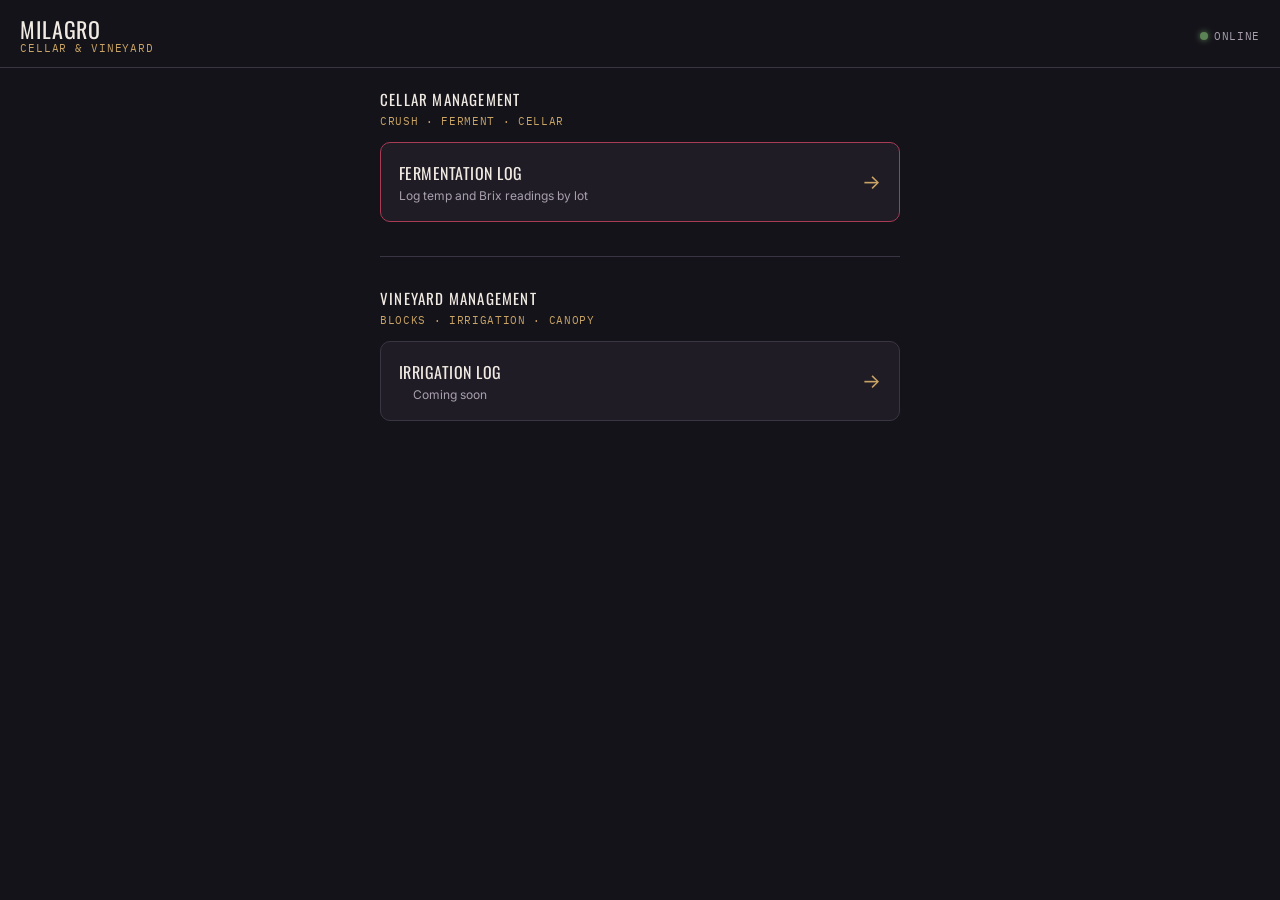
==== index.html @ 8a1a3938 "Initial Commit" ====
<!DOCTYPE html>
<html lang="en">
<head>
<meta charset="UTF-8" />
<meta name="viewport" content="width=device-width, initial-scale=1, viewport-fit=cover, maximum-scale=1" />
<title>Milagro</title>
<meta name="theme-color" content="#14131A" />
<link rel="manifest" href="manifest.json" />
<link rel="icon" href="icons/icon-192.png" />
<link rel="apple-touch-icon" href="icons/apple-touch-icon.png" />
<link rel="preconnect" href="https://fonts.googleapis.com">
<link href="https://fonts.googleapis.com/css2?family=Oswald:wght@500;600&family=Inter:wght@400;500;600&family=IBM+Plex+Mono:wght@400;500;600&display=swap" rel="stylesheet">
<link rel="stylesheet" href="styles.css" />
</head>
<body>

<header class="top">
  <div class="brand">
    <span class="mark">Milagro</span>
    <span class="sub">Cellar &amp; Vineyard</span>
  </div>
  <div class="status-dot" id="statusDot">
    <span class="dot"></span>
    <span id="statusText">Online</span>
  </div>
</header>

<main>

  <div class="hub-block">
    <div class="hub-block-title">Cellar Management</div>
    <div class="hub-block-sub">crush &middot; ferment &middot; cellar</div>

    <a class="hub-btn primary" href="ferm-log.html">
      <div>
        <div class="label">Fermentation Log</div>
        <div class="desc">Log temp and Brix readings by lot</div>
      </div>
      <span class="arrow">&rarr;</span>
    </a>
  </div>

  <hr class="hub-divider" />

  <div class="hub-block">
    <div class="hub-block-title">Vineyard Management</div>
    <div class="hub-block-sub">blocks &middot; irrigation &middot; canopy</div>

    <button class="hub-btn" id="irrigationBtn" type="button">
      <div>
        <div class="label">Irrigation Log</div>
        <div class="desc">Coming soon</div>
      </div>
      <span class="arrow">&rarr;</span>
    </button>
  </div>

</main>

<div id="toast"></div>

<script src="common.js"></script>
<script src="hub.js"></script>
</body>
</html>
---- styles.css ----
:root {
  --bg: #14131a;
  --surface: #1f1c26;
  --surface-raised: #2a2632;
  --border: #3a3542;
  --text: #f0eae2;
  --text-muted: #a9a0ae;
  --wine: #8c2f45;
  --wine-hover: #a93b54;
  --brass: #c9a464;
  --green: #5c8355;
  --hot: #c1622e;
  --cold: #4a7a94;
  --radius: 10px;
  --font-display: "Oswald", sans-serif;
  --font-body: "Inter", sans-serif;
  --font-data: "IBM Plex Mono", monospace;
}

* { box-sizing: border-box; }

html, body {
  margin: 0;
  padding: 0;
  background: var(--bg);
  color: var(--text);
  font-family: var(--font-body);
  -webkit-tap-highlight-color: transparent;
}

body {
  min-height: 100vh;
  padding-bottom: 40px;
}

::selection { background: var(--wine); color: var(--text); }

button, input, textarea { font-family: inherit; color: inherit; }

button:focus-visible,
input:focus-visible,
textarea:focus-visible,
[tabindex]:focus-visible {
  outline: 2px solid var(--brass);
  outline-offset: 2px;
}

a { color: inherit; text-decoration: none; }

/* ---------- Header ---------- */
header.top {
  display: flex;
  align-items: center;
  justify-content: space-between;
  padding: 18px 20px 12px;
  border-bottom: 1px solid var(--border);
}

.back-row { display: flex; align-items: center; gap: 12px; }

.back-arrow {
  width: 34px; height: 34px;
  border-radius: 50%;
  background: var(--surface);
  border: 1px solid var(--border);
  display: flex; align-items: center; justify-content: center;
  font-size: 17px; color: var(--text-muted);
  cursor: pointer;
}

.brand { display: flex; flex-direction: column; line-height: 1.05; }

.brand .mark {
  font-family: var(--font-display);
  font-size: 22px;
  letter-spacing: 0.04em;
  text-transform: uppercase;
  color: var(--text);
}

.brand .sub {
  font-family: var(--font-data);
  font-size: 11px;
  letter-spacing: 0.08em;
  text-transform: uppercase;
  color: var(--brass);
  margin-top: 2px;
}

.status-dot {
  display: flex; align-items: center; gap: 6px;
  font-family: var(--font-data); font-size: 11px;
  letter-spacing: 0.06em; text-transform: uppercase;
  color: var(--text-muted);
}

.status-dot .dot {
  width: 8px; height: 8px; border-radius: 50%;
  background: var(--green); box-shadow: 0 0 6px var(--green);
}

.status-dot.offline .dot {
  background: var(--hot); box-shadow: 0 0 6px var(--hot);
}

/* ---------- Layout ---------- */
main {
  padding: 20px 20px 0;
  max-width: 560px;
  margin: 0 auto;
}

section { margin-bottom: 26px; }

.section-label {
  font-family: var(--font-display);
  font-size: 13px;
  letter-spacing: 0.1em;
  text-transform: uppercase;
  color: var(--text-muted);
  margin-bottom: 10px;
  display: flex; align-items: baseline; justify-content: space-between;
}

.section-label .hint {
  font-family: var(--font-body);
  font-size: 11px;
  text-transform: none;
  letter-spacing: normal;
  color: var(--text-muted);
}

/* ---------- Hub ---------- */
.hub-block { margin-bottom: 34px; }

.hub-block-title {
  font-family: var(--font-display);
  font-size: 15px;
  letter-spacing: 0.08em;
  text-transform: uppercase;
  color: var(--text);
  margin-bottom: 4px;
}

.hub-block-sub {
  font-family: var(--font-data);
  font-size: 11px;
  letter-spacing: 0.06em;
  text-transform: uppercase;
  color: var(--brass);
  margin-bottom: 14px;
}

.hub-divider {
  border: none;
  border-top: 1px solid var(--border);
  margin: 30px 0;
}

.hub-btn {
  display: flex;
  align-items: center;
  justify-content: space-between;
  width: 100%;
  background: var(--surface);
  border: 1px solid var(--border);
  border-radius: var(--radius);
  padding: 18px 18px;
  cursor: pointer;
  margin-bottom: 10px;
  transition: border-color 0.15s ease, transform 0.1s ease;
}

.hub-btn:active { transform: scale(0.99); }

.hub-btn .label {
  font-family: var(--font-display);
  font-size: 16px;
  letter-spacing: 0.03em;
  text-transform: uppercase;
  color: var(--text);
}

.hub-btn .desc {
  font-size: 12px;
  color: var(--text-muted);
  margin-top: 3px;
  font-family: var(--font-body);
  text-transform: none;
  letter-spacing: normal;
}

.hub-btn .arrow { font-size: 20px; color: var(--brass); }

.hub-btn.primary { border-color: var(--wine-hover); }
.hub-btn.primary:hover { border-color: var(--brass); }

/* ---------- Picker fields + bottom sheets ---------- */
.picker-field {
  width: 100%;
  display: flex; align-items: center; justify-content: space-between;
  background: var(--surface); border: 1px solid var(--border); border-radius: var(--radius);
  padding: 14px 16px; cursor: pointer; transition: border-color .12s ease;
}
.picker-field.filled { border-color: var(--brass); }
.picker-field .val { font-family: var(--font-data); font-size: 15px; color: var(--text-muted); }
.picker-field.filled .val { color: var(--brass); font-weight: 600; }
.picker-field .chev { color: var(--text-muted); font-size: 13px; }
.picker-row-gap { margin-top: 10px; }

.sheet-backdrop {
  position: fixed; inset: 0; background: rgba(0,0,0,0.55);
  opacity: 0; pointer-events: none; transition: opacity .2s ease; z-index: 18;
}
.sheet-backdrop.open { opacity: 1; pointer-events: auto; }

.sheet {
  position: fixed; left: 0; right: 0; bottom: 0;
  background: var(--surface); border-top: 1px solid var(--border);
  border-radius: 20px 20px 0 0;
  padding: 10px 20px 26px;
  transform: translateY(100%);
  transition: transform .25s ease;
  z-index: 19;
  max-height: 70vh;
  display: flex; flex-direction: column;
  max-width: 560px;
  margin: 0 auto;
}
.sheet.open { transform: translateY(0); }
.sheet-handle { width: 36px; height: 4px; border-radius: 2px; background: var(--border); margin: 4px auto 12px; }
.sheet-title { font-family: var(--font-display); font-size: 13px; letter-spacing: .1em; text-transform: uppercase; color: var(--text-muted); margin-bottom: 10px; }
.sheet-list { overflow-y: auto; display: flex; flex-direction: column; gap: 6px; }

.variety-row {
  display: flex; align-items: center; justify-content: space-between;
  background: var(--surface-raised); border: 1px solid var(--border); border-radius: 8px;
  padding: 13px 15px; cursor: pointer; transition: all .12s ease;
}
.variety-row.selected { background: var(--wine); border-color: var(--wine-hover); }
.variety-row .name { font-size: 14px; color: var(--text); }
.variety-row .code { font-family: var(--font-data); font-size: 12px; color: var(--brass); background: rgba(201,164,100,0.12); padding: 3px 8px; border-radius: 5px; }
.variety-row.selected .code { background: rgba(0,0,0,0.2); color: var(--text); }
.variety-row:active { transform: scale(0.98); }

.lot-sheet-grid { display: grid; grid-template-columns: repeat(5, 1fr); gap: 8px; }
.lot-num {
  aspect-ratio: 1; border-radius: 8px;
  background: var(--surface-raised); border: 1px solid var(--border);
  color: var(--text); font-family: var(--font-data); font-size: 15px; font-weight: 600;
  display: flex; align-items: center; justify-content: center; cursor: pointer; transition: all .12s ease;
}
.lot-num.selected { background: var(--brass); color: #14131a; border-color: var(--brass); }
.lot-num:active { transform: scale(0.93); }

.code-readout {
  margin-top: 14px; padding: 15px; border-radius: var(--radius);
  background: var(--surface); border: 1px dashed var(--border);
  text-align: center; font-family: var(--font-data); font-size: 23px; letter-spacing: .05em;
  color: var(--text-muted); transition: all .2s ease;
}
.code-readout.filled { color: var(--brass); border: 1px solid var(--brass); background: var(--surface-raised); }

/* ---------- Date / time ---------- */
.datetime-row { display: grid; grid-template-columns: 1.3fr 1fr; gap: 12px; }
.datetime-field { background: var(--surface); border: 1px solid var(--border); border-radius: var(--radius); padding: 12px 13px; }
.datetime-field label { font-family: var(--font-display); font-size: 11px; letter-spacing: .08em; text-transform: uppercase; color: var(--text-muted); display: block; margin-bottom: 7px; }
.datetime-field input {
  width: 100%; background: var(--surface-raised); border: 1px solid var(--border); border-radius: 8px;
  color: var(--text); font-family: var(--font-data); font-size: 15px; padding: 8px; text-align: center;
  color-scheme: dark;
}

/* ---------- Gauge readouts ---------- */
.gauge-row { display: grid; grid-template-columns: 1fr 1fr; gap: 14px; }
.gauge-field { background: var(--surface); border: 1px solid var(--border); border-radius: var(--radius); padding: 14px; }
.gauge-field label {
  font-family: var(--font-display); font-size: 12px; letter-spacing: 0.08em;
  text-transform: uppercase; color: var(--text-muted); display: block; margin-bottom: 8px;
}
.gauge-field input {
  width: 100%; background: var(--surface-raised); border: 1px solid var(--border); border-radius: 8px;
  color: var(--text); font-family: var(--font-data); font-size: 26px; padding: 10px 12px; text-align: center;
}
.gauge-track {
  height: 6px; border-radius: 3px; background: var(--surface-raised);
  margin-top: 10px; overflow: hidden; position: relative;
}
.gauge-fill { height: 100%; border-radius: 3px; width: 0%; transition: width 0.25s ease, background 0.25s ease; }
#tempTrack .gauge-fill { background: linear-gradient(90deg, var(--cold), var(--hot)); }
#brixTrack .gauge-fill { background: var(--brass); }

/* ---------- Text inputs ---------- */
textarea, .text-input {
  width: 100%; background: var(--surface); border: 1px solid var(--border); border-radius: var(--radius);
  color: var(--text); font-size: 15px; padding: 12px 14px; resize: none;
}
textarea { min-height: 64px; }

/* ---------- Name chips ---------- */
.chip-row { display: flex; flex-wrap: wrap; gap: 8px; margin-bottom: 10px; }
.chip { background: var(--surface); border: 1px solid var(--border); border-radius: 999px; padding: 8px 14px; font-size: 13px; cursor: pointer; }
.chip.selected { background: var(--brass); border-color: var(--brass); color: #14131a; font-weight: 600; }

/* ---------- Submit bar ---------- */
.submit-bar {
  position: fixed; bottom: 0; left: 0; right: 0;
  background: linear-gradient(180deg, rgba(20,19,26,0) 0%, var(--bg) 30%);
  padding: 18px 20px 20px;
}
.submit-inner { max-width: 560px; margin: 0 auto; display: flex; gap: 10px; align-items: center; }

.log-btn {
  flex: 1; background: var(--wine); border: none; border-radius: var(--radius); color: var(--text);
  font-family: var(--font-display); font-size: 17px; letter-spacing: 0.04em; text-transform: uppercase;
  padding: 16px; cursor: pointer; transition: background 0.15s ease, transform 0.1s ease;
}
.log-btn:hover { background: var(--wine-hover); }
.log-btn:active { transform: scale(0.98); }
.log-btn:disabled { background: var(--surface-raised); color: var(--text-muted); cursor: not-allowed; }

.pending-badge { font-family: var(--font-data); font-size: 11px; color: var(--brass); text-align: center; margin-top: 8px; }

body.has-submit-bar { padding-bottom: 96px; }

/* ---------- Recent entries ---------- */
.recent-list { display: flex; flex-direction: column; gap: 8px; }
.recent-row {
  display: flex; justify-content: space-between; align-items: center;
  background: var(--surface); border: 1px solid var(--border); border-radius: var(--radius);
  padding: 10px 14px; font-size: 13px;
}
.recent-row .lot { font-family: var(--font-data); color: var(--brass); margin-right: 10px; }
.recent-row .meta { color: var(--text-muted); }
.recent-row .vals { font-family: var(--font-data); color: var(--text); }
.recent-row.queued { border-style: dashed; opacity: 0.75; }

.empty-note {
  font-size: 13px; color: var(--text-muted); padding: 14px;
  border: 1px dashed var(--border); border-radius: var(--radius);
}

/* ---------- Toast ---------- */
#toast {
  position: fixed; top: 16px; left: 50%;
  transform: translateX(-50%) translateY(-20px);
  background: var(--surface-raised); border: 1px solid var(--brass); color: var(--text);
  padding: 10px 18px; border-radius: 999px; font-size: 13px;
  opacity: 0; pointer-events: none; transition: opacity 0.2s ease, transform 0.2s ease;
  z-index: 25; white-space: nowrap;
}
#toast.show { opacity: 1; transform: translateX(-50%) translateY(0); }

@media (prefers-reduced-motion: reduce) {
  * { transition: none !important; }
}
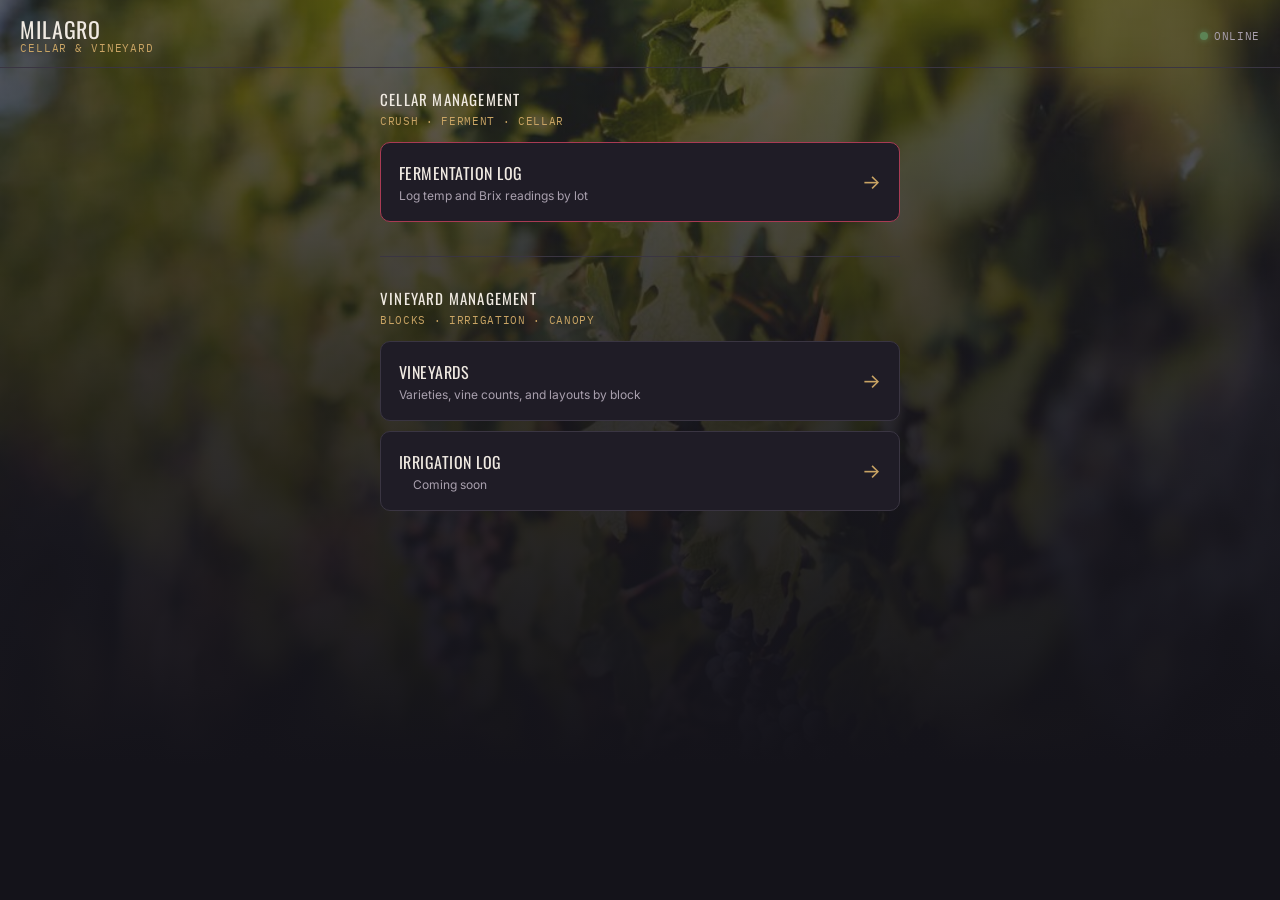
==== commit 3c17ae1a: "vineyard info" ====
--- a/index.html
+++ b/index.html
@@ -12,7 +12,7 @@
 <link href="https://fonts.googleapis.com/css2?family=Oswald:wght@500;600&family=Inter:wght@400;500;600&family=IBM+Plex+Mono:wght@400;500;600&display=swap" rel="stylesheet">
 <link rel="stylesheet" href="styles.css" />
 </head>
-<body>
+<body class="hub-page">
 
 <header class="top">
   <div class="brand">
@@ -46,6 +46,14 @@
     <div class="hub-block-title">Vineyard Management</div>
     <div class="hub-block-sub">blocks &middot; irrigation &middot; canopy</div>
 
+    <a class="hub-btn" href="vineyards.html">
+      <div>
+        <div class="label">Vineyards</div>
+        <div class="desc">Varieties, vine counts, and layouts by block</div>
+      </div>
+      <span class="arrow">&rarr;</span>
+    </a>
+
     <button class="hub-btn" id="irrigationBtn" type="button">
       <div>
         <div class="label">Irrigation Log</div>
--- a/styles.css
+++ b/styles.css
@@ -33,6 +33,15 @@
   padding-bottom: 40px;
 }
 
+body.hub-page {
+  background:
+    linear-gradient(180deg, rgba(20,19,26,0.62) 0%, rgba(20,19,26,0.85) 45%, var(--bg) 85%),
+    url("vineyard-bg.jpg");
+  background-size: cover;
+  background-position: center;
+  background-repeat: no-repeat;
+}
+
 ::selection { background: var(--wine); color: var(--text); }
 
 button, input, textarea { font-family: inherit; color: inherit; }
@@ -323,6 +332,72 @@
 
 body.has-submit-bar { padding-bottom: 96px; }
 
+/* ---------- Vineyard directory ---------- */
+.vineyard-list { display: flex; flex-direction: column; gap: 12px; padding-bottom: 20px; }
+
+.vineyard-card {
+  background: var(--surface);
+  border: 1px solid var(--border);
+  border-radius: var(--radius);
+  padding: 16px 18px;
+}
+
+.vineyard-name {
+  font-family: var(--font-display);
+  font-size: 17px;
+  letter-spacing: 0.02em;
+  color: var(--text);
+}
+
+.vineyard-varieties {
+  font-size: 13px;
+  color: var(--text-muted);
+  margin-top: 4px;
+  line-height: 1.4;
+}
+
+.vineyard-stats {
+  display: flex;
+  flex-wrap: wrap;
+  gap: 14px;
+  margin-top: 12px;
+}
+
+.vineyard-stats .stat {
+  font-family: var(--font-data);
+  font-size: 13px;
+  color: var(--text);
+  display: flex;
+  flex-direction: column;
+}
+
+.vineyard-stats .stat-label {
+  font-family: var(--font-display);
+  font-size: 10px;
+  letter-spacing: 0.08em;
+  text-transform: uppercase;
+  color: var(--brass);
+  margin-bottom: 2px;
+}
+
+.vineyard-note {
+  font-size: 12px;
+  color: var(--text-muted);
+  font-style: italic;
+  margin-top: 10px;
+  line-height: 1.4;
+}
+
+.vineyard-link {
+  display: inline-block;
+  font-family: var(--font-display);
+  font-size: 12px;
+  letter-spacing: 0.04em;
+  text-transform: uppercase;
+  color: var(--brass);
+  margin-top: 12px;
+}
+
 /* ---------- Recent entries ---------- */
 .recent-list { display: flex; flex-direction: column; gap: 8px; }
 .recent-row {
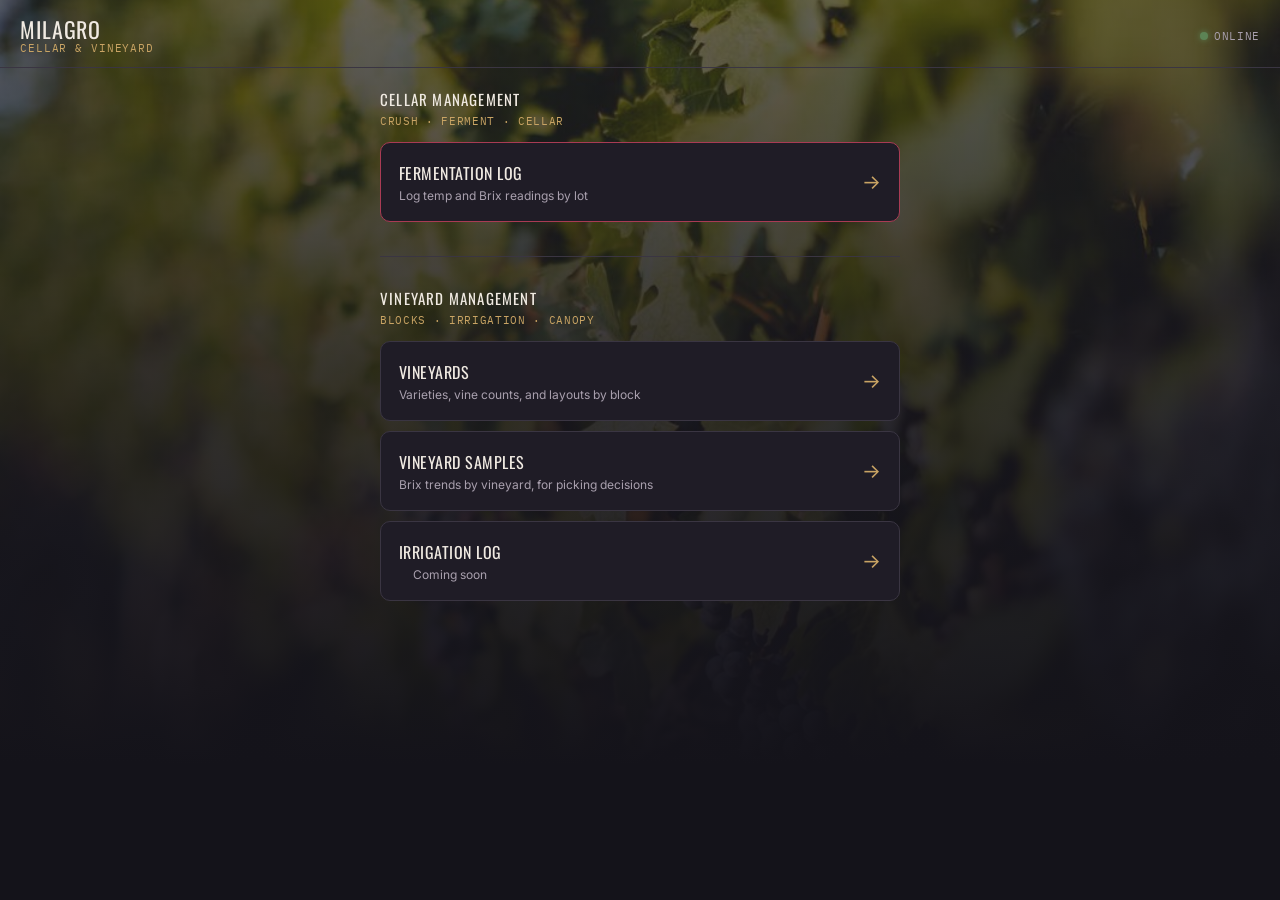
==== commit aaa21bb6: "sample tracking" ====
--- a/index.html
+++ b/index.html
@@ -54,6 +54,14 @@
       <span class="arrow">&rarr;</span>
     </a>
 
+    <a class="hub-btn" href="vineyard-samples.html">
+      <div>
+        <div class="label">Vineyard Samples</div>
+        <div class="desc">Brix trends by vineyard, for picking decisions</div>
+      </div>
+      <span class="arrow">&rarr;</span>
+    </a>
+
     <button class="hub-btn" id="irrigationBtn" type="button">
       <div>
         <div class="label">Irrigation Log</div>
--- a/styles.css
+++ b/styles.css
@@ -388,6 +388,12 @@
   line-height: 1.4;
 }
 
+.vineyard-links {
+  display: flex;
+  gap: 20px;
+  margin-top: 12px;
+}
+
 .vineyard-link {
   display: inline-block;
   font-family: var(--font-display);
@@ -395,8 +401,62 @@
   letter-spacing: 0.04em;
   text-transform: uppercase;
   color: var(--brass);
-  margin-top: 12px;
-}
+}
+
+/* ---------- Vineyard Samples ---------- */
+.back-to-all {
+  display: inline-block; font-family: var(--font-display); font-size: 12px; letter-spacing: 0.04em;
+  text-transform: uppercase; color: var(--brass); text-decoration: none; margin-bottom: 14px;
+}
+
+.date-group { margin-bottom: 16px; }
+.date-group-header {
+  font-family: var(--font-data); font-size: 11px; letter-spacing: 0.06em; text-transform: uppercase;
+  color: var(--brass); margin-bottom: 6px; padding-bottom: 4px; border-bottom: 1px solid var(--border);
+}
+.date-row {
+  display: flex; align-items: center; justify-content: space-between;
+  padding: 9px 2px; font-size: 14px; cursor: pointer;
+}
+.date-row:active { opacity: 0.7; }
+.date-row .who { color: var(--text); }
+.date-row .who .variety { color: var(--text-muted); }
+.date-row .val { font-family: var(--font-data); color: var(--brass); font-weight: 600; }
+
+.stat-row { display: flex; gap: 10px; margin-bottom: 18px; }
+.stat-chip { flex: 1; background: var(--surface); border: 1px solid var(--border); border-radius: var(--radius); padding: 10px 12px; }
+.stat-chip .label { font-family: var(--font-display); font-size: 10px; letter-spacing: 0.08em; text-transform: uppercase; color: var(--text-muted); margin-bottom: 4px; }
+.stat-chip .value { font-family: var(--font-data); font-size: 17px; color: var(--text); }
+.stat-chip .value.brass { color: var(--brass); }
+
+.chart-card { background: var(--surface); border: 1px solid var(--border); border-radius: var(--radius); padding: 14px 14px 6px; margin-bottom: 16px; }
+.chart-legend { display: flex; gap: 16px; margin-bottom: 8px; font-size: 11px; color: var(--text-muted); font-family: var(--font-data); }
+.chart-legend span { display: flex; align-items: center; gap: 5px; }
+.swatch { width: 12px; height: 2px; display: inline-block; }
+.swatch.actual { background: var(--brass); height: 3px; }
+.swatch.trend { background: repeating-linear-gradient(90deg, var(--text-muted) 0 4px, transparent 4px 7px); }
+
+.no-data { padding: 30px 10px; text-align: center; color: var(--text-muted); font-size: 13px; }
+
+table.sample-table { width: 100%; border-collapse: collapse; font-family: var(--font-data); font-size: 12px; }
+table.sample-table th {
+  text-align: left; font-family: var(--font-display); font-size: 10px; letter-spacing: 0.06em; text-transform: uppercase;
+  color: var(--brass); padding: 6px 4px; border-bottom: 1px solid var(--border);
+}
+table.sample-table td { padding: 6px 4px; border-bottom: 1px solid rgba(58,53,66,0.5); color: var(--text); }
+table.sample-table td.muted { color: var(--text-muted); }
+
+.variety-group-label {
+  font-family: var(--font-display); font-size: 11px; letter-spacing: 0.1em; text-transform: uppercase;
+  color: var(--brass); padding: 10px 6px 4px;
+}
+.combo-row {
+  display: flex; align-items: center; justify-content: space-between; background: var(--surface-raised);
+  border: 1px solid var(--border); border-radius: 8px; padding: 11px 13px; margin-bottom: 6px; cursor: pointer;
+}
+.combo-row.selected { background: var(--wine); border-color: var(--wine-hover); }
+.combo-row .name { font-size: 13px; color: var(--text); }
+.combo-row .n { font-family: var(--font-data); font-size: 11px; color: var(--text-muted); }
 
 /* ---------- Recent entries ---------- */
 .recent-list { display: flex; flex-direction: column; gap: 8px; }
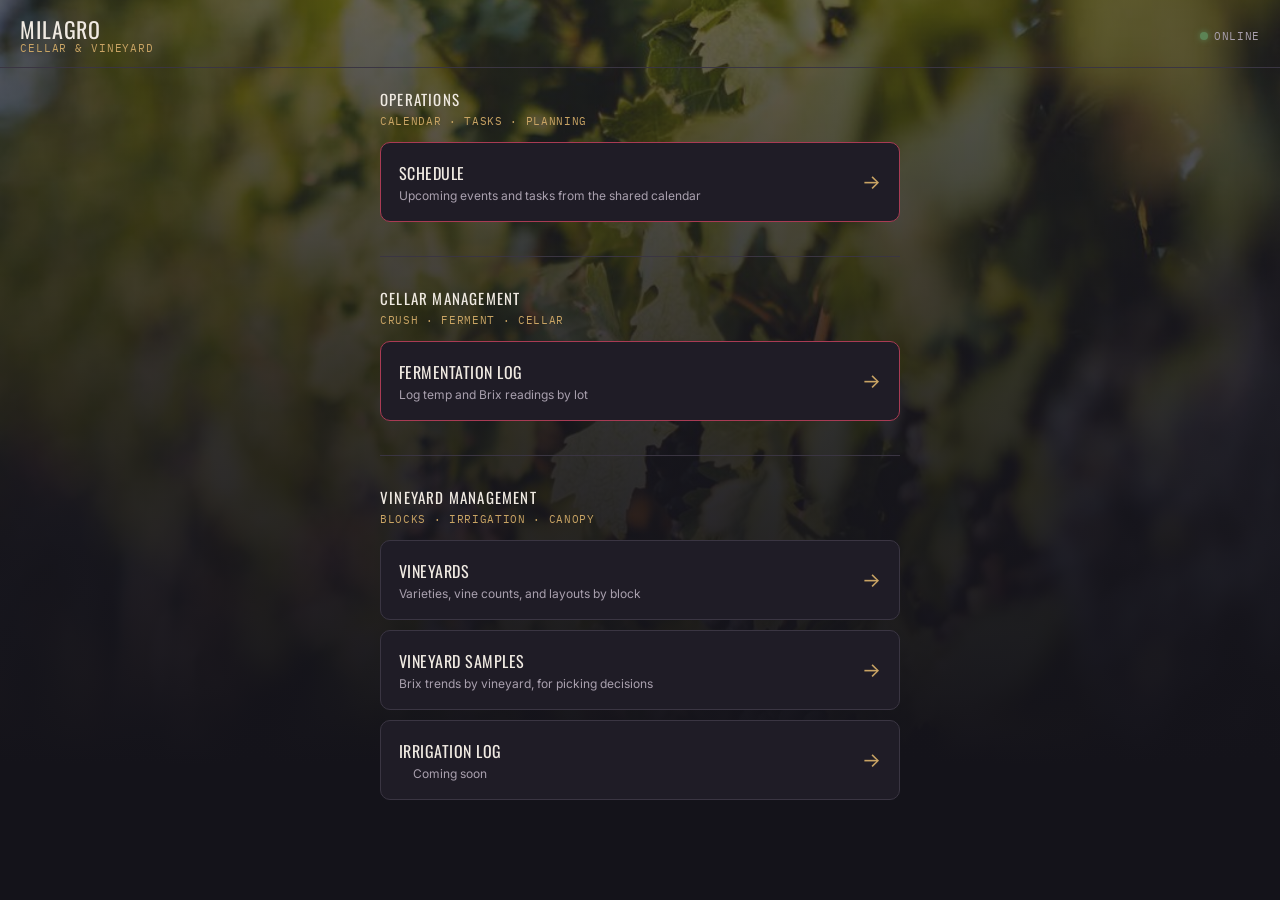
==== commit 79f4d4bd: "schedule" ====
--- a/index.html
+++ b/index.html
@@ -26,6 +26,21 @@
 </header>
 
 <main>
+
+  <div class="hub-block">
+    <div class="hub-block-title">Operations</div>
+    <div class="hub-block-sub">calendar &middot; tasks &middot; planning</div>
+
+    <a class="hub-btn primary" href="schedule.html">
+      <div>
+        <div class="label">Schedule</div>
+        <div class="desc">Upcoming events and tasks from the shared calendar</div>
+      </div>
+      <span class="arrow">&rarr;</span>
+    </a>
+  </div>
+
+  <hr class="hub-divider" />
 
   <div class="hub-block">
     <div class="hub-block-title">Cellar Management</div>
--- a/styles.css
+++ b/styles.css
@@ -414,6 +414,7 @@
   font-family: var(--font-data); font-size: 11px; letter-spacing: 0.06em; text-transform: uppercase;
   color: var(--brass); margin-bottom: 6px; padding-bottom: 4px; border-bottom: 1px solid var(--border);
 }
+.date-group-header.overdue { color: var(--hot); }
 .date-row {
   display: flex; align-items: center; justify-content: space-between;
   padding: 9px 2px; font-size: 14px; cursor: pointer;
@@ -457,6 +458,54 @@
 .combo-row.selected { background: var(--wine); border-color: var(--wine-hover); }
 .combo-row .name { font-size: 13px; color: var(--text); }
 .combo-row .n { font-family: var(--font-data); font-size: 11px; color: var(--text-muted); }
+
+/* ---------- Schedule ---------- */
+.week-strip {
+  display: flex; gap: 8px; overflow-x: auto; padding: 2px 2px 10px;
+  scroll-snap-type: x proximity; -webkit-overflow-scrolling: touch; scrollbar-width: none;
+}
+.week-strip::-webkit-scrollbar { display: none; }
+.week-day {
+  scroll-snap-align: start; flex-shrink: 0; width: 100px;
+  background: var(--surface); border: 1px solid var(--border); border-radius: var(--radius);
+  padding: 10px 9px 9px; display: flex; flex-direction: column; gap: 6px;
+  cursor: pointer; transition: all .12s ease;
+}
+.week-day .wd-top { display: flex; align-items: baseline; gap: 6px; }
+.week-day .wd-name { font-family: var(--font-display); font-size: 10px; letter-spacing: .06em; text-transform: uppercase; color: var(--text-muted); }
+.week-day .wd-num { font-family: var(--font-data); font-size: 14px; font-weight: 600; color: var(--text); }
+.week-day .wd-counts { display: flex; flex-direction: column; gap: 2px; }
+.week-day .wd-count { font-family: var(--font-data); font-size: 11px; }
+.week-day .wd-count.event { color: var(--cold); }
+.week-day .wd-count.task { color: var(--brass); }
+.week-day .wd-count.none { color: var(--text-muted); opacity: .5; }
+.week-day.today { border-color: var(--brass); }
+.week-day.today .wd-name { color: var(--brass); }
+.week-day.selected { background: var(--wine); border-color: var(--wine-hover); }
+.week-day.selected .wd-name, .week-day.selected .wd-num { color: var(--text); }
+.week-day.selected .wd-count.event, .week-day.selected .wd-count.task { color: var(--text); }
+
+.sched-row {
+  display: flex; align-items: center; gap: 12px; padding: 11px 2px;
+  border-bottom: 1px solid rgba(58,53,66,0.5);
+}
+.sched-row:last-child { border-bottom: none; }
+.sched-row.event::before { content: ""; width: 7px; height: 7px; border-radius: 50%; background: var(--cold); flex-shrink: 0; }
+.sched-time { font-family: var(--font-data); font-size: 12px; color: var(--cold); width: 72px; flex-shrink: 0; }
+.sched-title { font-size: 14px; color: var(--text); flex: 1; }
+.sched-title.done { text-decoration: line-through; color: var(--text-muted); }
+
+.sched-check {
+  width: 20px; height: 20px; border-radius: 5px; border: 1.5px solid var(--border);
+  flex-shrink: 0; cursor: pointer; display: flex; align-items: center; justify-content: center;
+  transition: all .12s ease;
+}
+.sched-check.done { background: var(--green); border-color: var(--green); }
+.sched-check.done::after { content: "✓"; font-size: 12px; color: var(--bg); font-weight: 700; }
+.sched-row.task.overdue .sched-check { border-color: var(--hot); }
+
+.sched-due { font-family: var(--font-data); font-size: 11px; color: var(--text-muted); flex-shrink: 0; }
+.sched-row.task.overdue .sched-due { color: var(--hot); }
 
 /* ---------- Recent entries ---------- */
 .recent-list { display: flex; flex-direction: column; gap: 8px; }
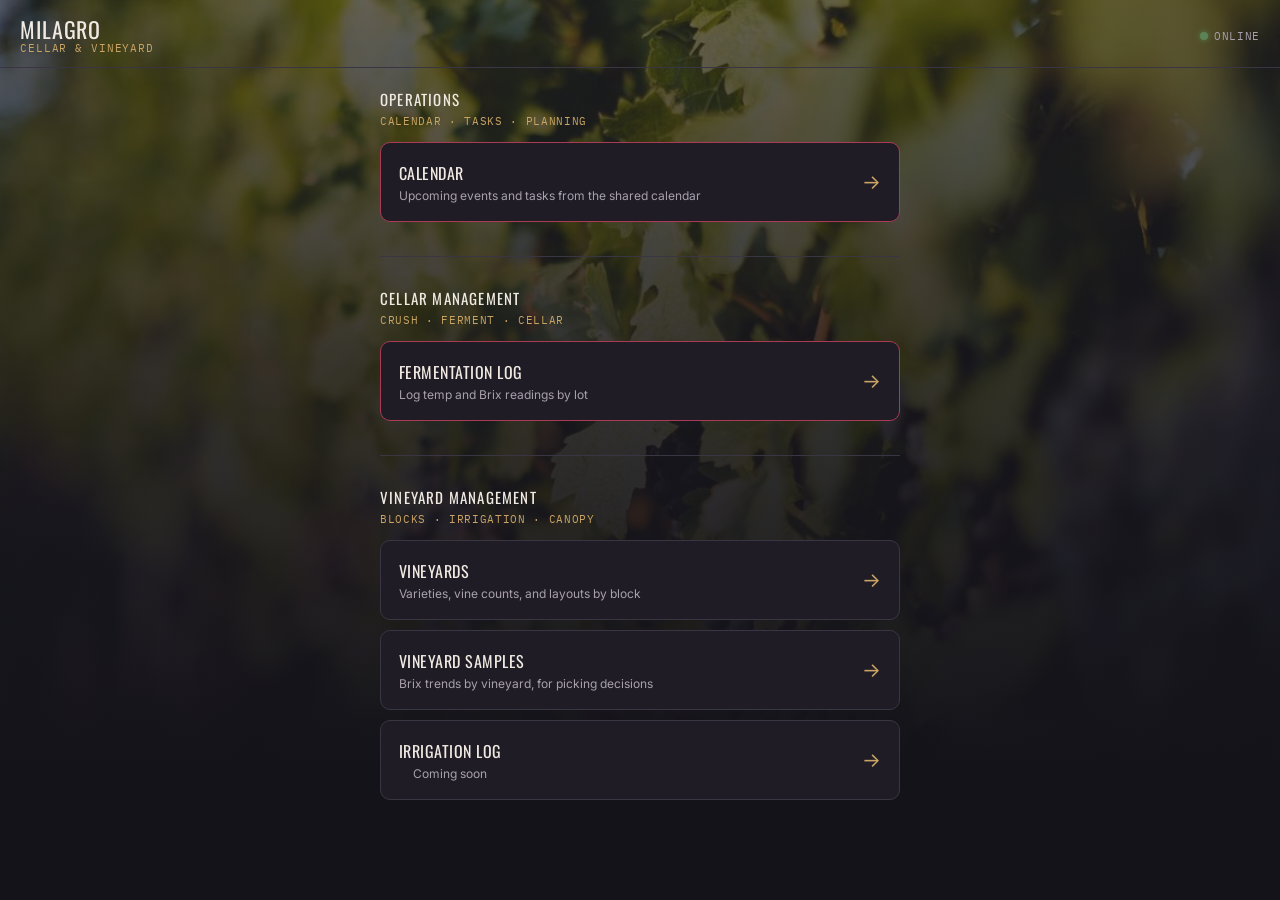
==== commit 9873598f: "Calendar Update" ====
--- a/index.html
+++ b/index.html
@@ -33,7 +33,7 @@
 
     <a class="hub-btn primary" href="schedule.html">
       <div>
-        <div class="label">Schedule</div>
+        <div class="label">Calendar</div>
         <div class="desc">Upcoming events and tasks from the shared calendar</div>
       </div>
       <span class="arrow">&rarr;</span>
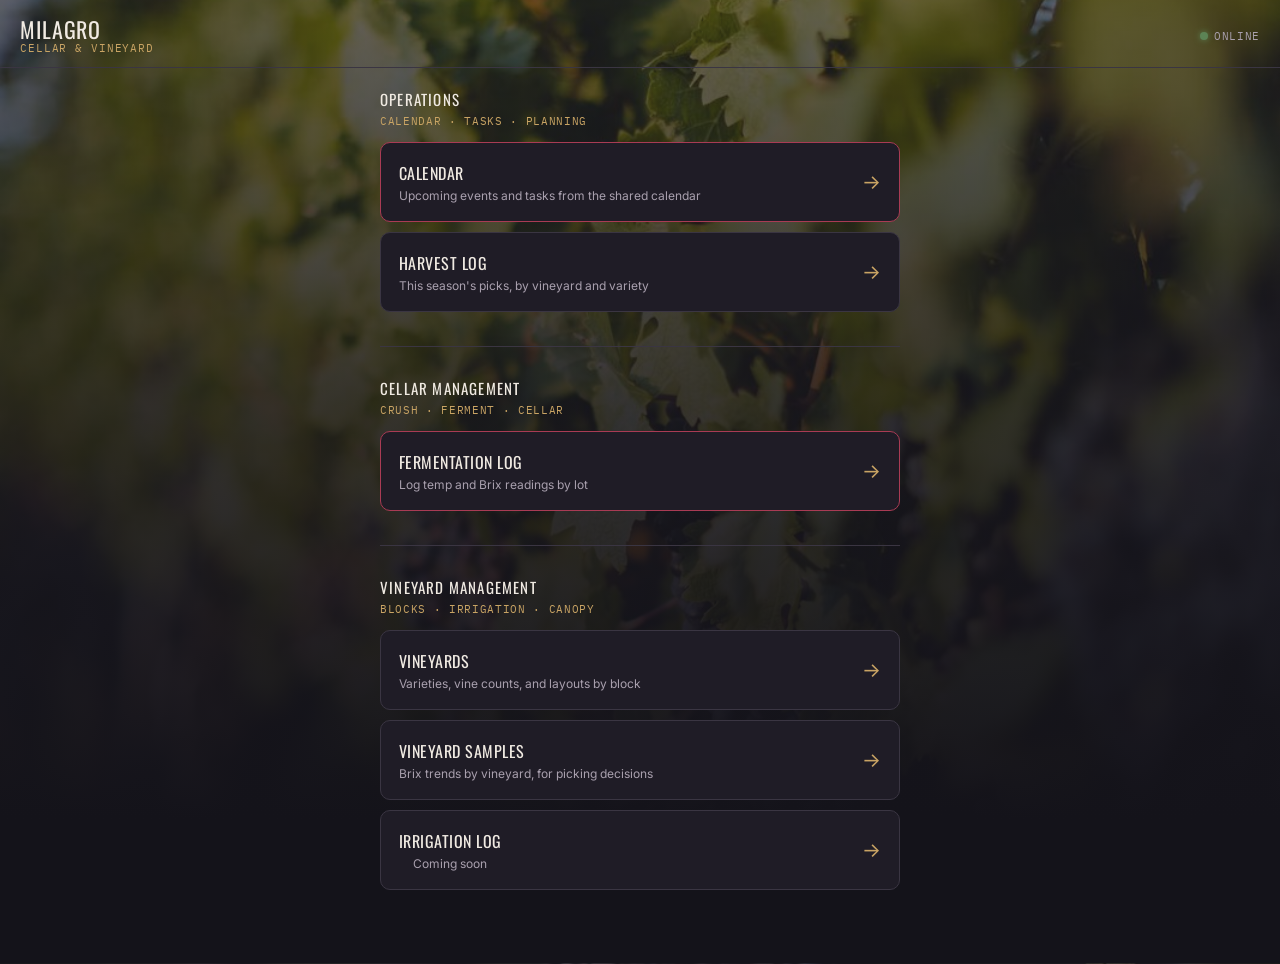
==== commit c72d10b2: "Harvest Tracker" ====
--- a/index.html
+++ b/index.html
@@ -35,6 +35,14 @@
       <div>
         <div class="label">Calendar</div>
         <div class="desc">Upcoming events and tasks from the shared calendar</div>
+      </div>
+      <span class="arrow">&rarr;</span>
+    </a>
+
+    <a class="hub-btn" href="harvest-log.html">
+      <div>
+        <div class="label">Harvest Log</div>
+        <div class="desc">This season's picks, by vineyard and variety</div>
       </div>
       <span class="arrow">&rarr;</span>
     </a>
--- a/styles.css
+++ b/styles.css
@@ -492,8 +492,15 @@
 .sched-row:last-child { border-bottom: none; }
 .sched-row.event::before { content: ""; width: 7px; height: 7px; border-radius: 50%; background: var(--cold); flex-shrink: 0; }
 .sched-time { font-family: var(--font-data); font-size: 12px; color: var(--cold); width: 72px; flex-shrink: 0; }
-.sched-title { font-size: 14px; color: var(--text); flex: 1; }
+.sched-main { flex: 1; min-width: 0; }
+.sched-title { font-size: 14px; color: var(--text); display: block; }
 .sched-title.done { text-decoration: line-through; color: var(--text-muted); }
+.sched-notes {
+  display: block; font-size: 12px; color: var(--text-muted); line-height: 1.35; margin-top: 2px;
+  white-space: nowrap; overflow: hidden; text-overflow: ellipsis;
+}
+.sched-row.expanded .sched-notes { white-space: normal; }
+.sched-row.task.has-notes { cursor: pointer; }
 
 .sched-check {
   width: 20px; height: 20px; border-radius: 5px; border: 1.5px solid var(--border);
@@ -538,3 +545,61 @@
 @media (prefers-reduced-motion: reduce) {
   * { transition: none !important; }
 }
+
+/* ---------------------------------------------------------------
+   Harvest Log — append to styles.css. All new class names, nothing
+   here overlaps with existing rules (checked against Vineyard
+   Samples' .stat-row/.stat-chip, which these deliberately don't reuse
+   since the layouts differ — Harvest Log's stat-grid is 2-col with a
+   "wide" spanning tile, Vineyard Samples' stat-row is a flat 3-across).
+--------------------------------------------------------------- */
+
+.stat-grid { display: grid; grid-template-columns: 1fr 1fr; gap: 10px; margin-bottom: 26px; }
+.stat-box { background: var(--surface); border: 1px solid var(--border); border-radius: var(--radius); padding: 14px; }
+.stat-box.wide { grid-column: 1 / -1; }
+.stat-box .label { font-family: var(--font-display); font-size: 10px; letter-spacing: .08em; text-transform: uppercase; color: var(--text-muted); margin-bottom: 6px; }
+.stat-box .value { font-family: var(--font-data); font-size: 20px; color: var(--text); }
+.stat-box .value.brass { color: var(--brass); }
+.stat-box .sub { font-family: var(--font-data); font-size: 11px; color: var(--text-muted); margin-top: 3px; }
+
+.stack-bar { display: flex; height: 24px; border-radius: 6px; overflow: hidden; margin-bottom: 12px; }
+.stack-seg { height: 100%; }
+.variety-list { column-count: 2; column-gap: 16px; margin-bottom: 26px; }
+.hv-variety-row {
+  display: flex; align-items: center; justify-content: space-between;
+  padding: 7px 0; font-size: 13px; border-bottom: 1px solid var(--border);
+  break-inside: avoid;
+}
+.hv-variety-row .name { display: flex; align-items: center; gap: 7px; color: var(--text); overflow: hidden; text-overflow: ellipsis; white-space: nowrap; min-width: 0; }
+.hv-variety-row .hv-swatch { width: 9px; height: 9px; border-radius: 3px; flex-shrink: 0; }
+.hv-variety-row .wt { font-family: var(--font-data); color: var(--brass); font-weight: 600; flex-shrink: 0; margin-left: 8px; }
+
+.tl-date-group { margin-bottom: 18px; position: relative; padding-left: 18px; }
+.tl-date-group::before {
+  content: ""; position: absolute; left: 4px; top: 4px; bottom: -18px; width: 1px; background: var(--border);
+}
+.tl-date-group:last-child::before { display: none; }
+.tl-dot {
+  position: absolute; left: 0px; top: 3px; width: 9px; height: 9px; border-radius: 50%;
+  background: var(--brass); border: 2px solid var(--bg);
+}
+.tl-date-header { display: flex; justify-content: space-between; align-items: baseline; margin-bottom: 8px; }
+.tl-date-header .date { font-family: var(--font-display); font-size: 13px; letter-spacing: .05em; color: var(--text); text-transform: uppercase; }
+.tl-date-header .daytotal { font-family: var(--font-data); font-size: 12px; color: var(--brass); }
+.tl-entry {
+  background: var(--surface); border: 1px solid var(--border); border-left: 3px solid transparent;
+  border-radius: 8px; padding: 10px 12px; margin-bottom: 6px;
+}
+.tl-entry-top { display: flex; justify-content: space-between; align-items: flex-start; font-size: 13px; gap: 8px; }
+.tl-entry-top .name-line { display: flex; align-items: center; gap: 7px; min-width: 0; flex: 1 1 auto; }
+.tl-entry-top .hv-swatch { width: 9px; height: 9px; border-radius: 3px; flex-shrink: 0; }
+.tl-entry-top .pick-name { overflow: hidden; text-overflow: ellipsis; white-space: nowrap; min-width: 0; }
+.tl-entry-top .vy { color: var(--text); }
+.tl-entry-top .vr { color: var(--text-muted); }
+.tl-entry-right { display: flex; flex-direction: column; align-items: flex-end; gap: 3px; flex-shrink: 0; }
+.tl-entry-right .wt { font-family: var(--font-data); color: var(--brass); font-weight: 600; white-space: nowrap; }
+.tl-yoy { font-family: var(--font-data); font-size: 10px; padding: 1px 7px; border-radius: 999px; white-space: nowrap; }
+.tl-yoy.up { color: var(--green); background: rgba(92,131,85,0.15); }
+.tl-yoy.down { color: var(--hot); background: rgba(193,98,46,0.15); }
+.tl-yoy.flat { color: var(--text-muted); background: rgba(169,160,174,0.12); }
+.tl-yoy.new { color: var(--text-muted); background: rgba(169,160,174,0.12); }
